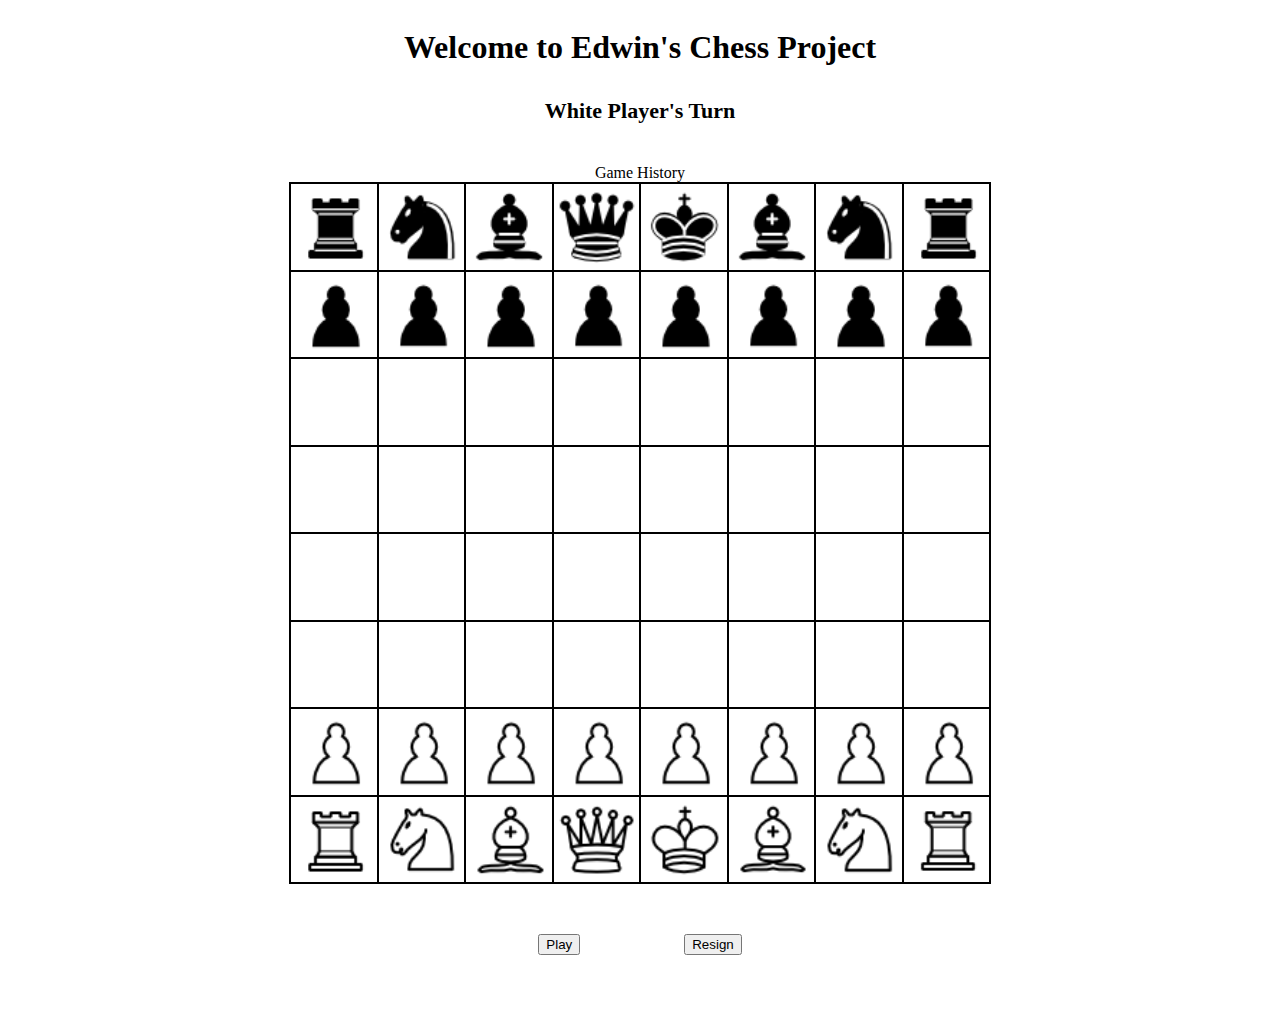
==== index.html @ 050a79b5 "updated all innertext to dataset values" ====
<!DOCTYPE html>
<html lang="en">
<head>
    <meta charset="UTF-8">
    <meta http-equiv="X-UA-Compatible" content="IE=edge">
    <meta name="viewport" content="width=device-width, initial-scale=1.0">
    <title>Edwin's Chess</title>
    <link rel="stylesheet" href="css/main.css">
    <script defer src="js/testing.js"></script>
</head>
<body>
    <nav>
        <h1>Welcome to Edwin's Chess Project</h1>
    </nav>
    <h2>White Player's Turn</h2>
    <div>Game History</div>
    <div id="board"></div>
    <button>Play</button>
    <button>Resign</button>

</body>
</html>
---- css/main.css ----
body{
    /* display: grid;
    grid-template-columns: repeat(5,1fr);
    grid-template-rows: repeat(3, auto); */
    /* background-color: #1F1B24; */
    text-align: center;
}

nav{
    display: flex;
    flex-direction: row;
    justify-content: center;
    height: 50px;
    grid-column: 1/6;
}

h1{
    /* color: white; */
}
h2{
    /* color: white; */
    font-size: 22px;
    margin: 40px;
}

#board{
    display:grid;
    margin: auto;
    width: 700px;
    height: 700px;
    grid-template-columns: repeat(8,1fr);
    grid-template-rows: repeat(8,1fr);
    border: 1px solid black;
}

.cell{
    display: flex;
    justify-content: center;
    align-content: center;
    flex-direction: column;
    border:1px solid black;
    padding: auto;
    background-repeat: no-repeat;
    background-size: cover;
}

.cell:hover{
    background-color: rgb(247, 245, 101);
}

button{
    margin: 50px;
}
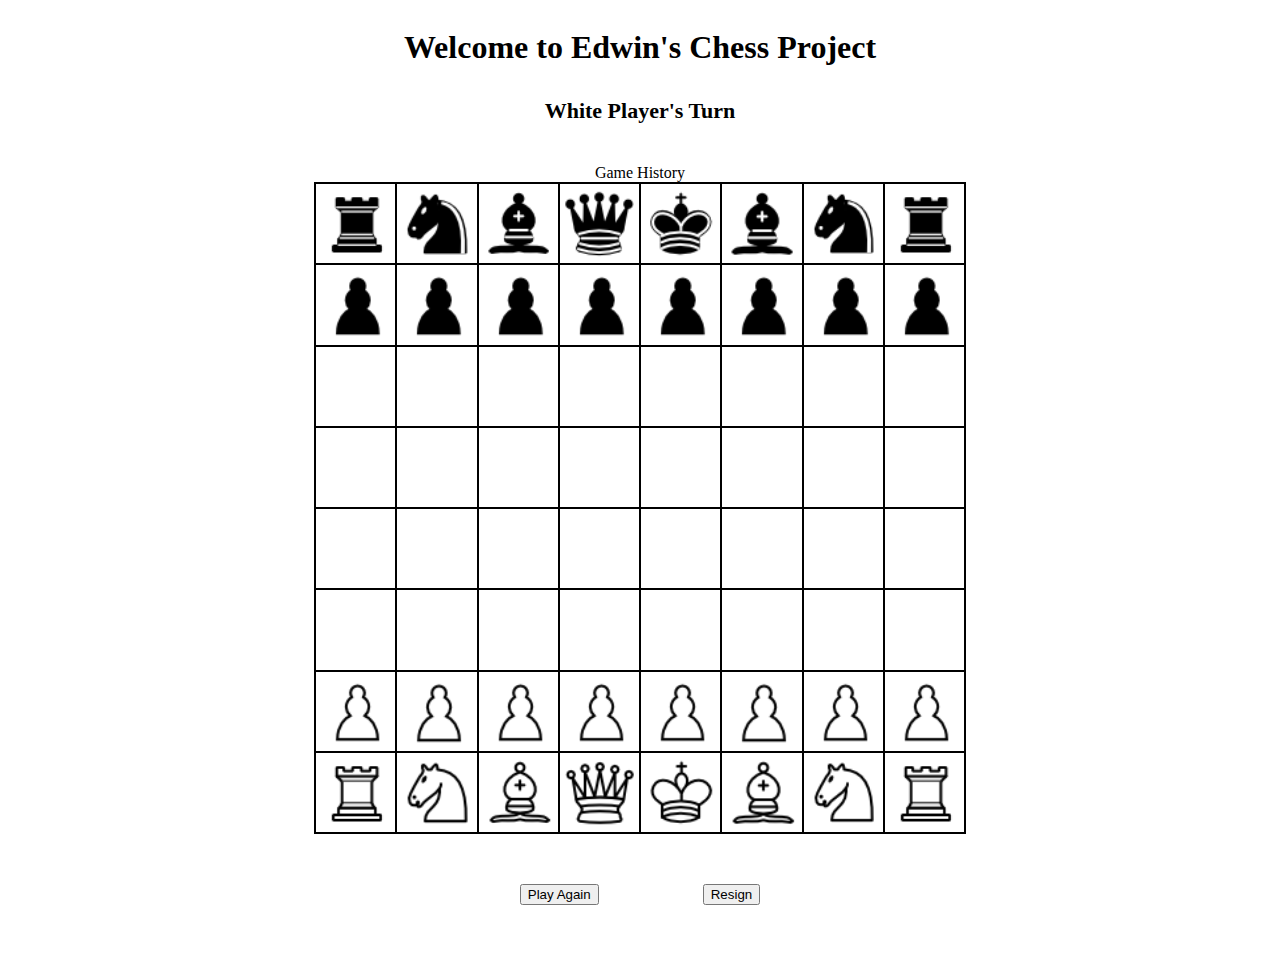
==== commit 3ce659f2: "Added pawn promote function and addressed some positional check bugs" ====
--- a/index.html
+++ b/index.html
@@ -6,7 +6,7 @@
     <meta name="viewport" content="width=device-width, initial-scale=1.0">
     <title>Edwin's Chess</title>
     <link rel="stylesheet" href="css/main.css">
-    <script defer src="js/testing.js"></script>
+    <script defer src="js/main.js"></script>
 </head>
 <body>
     <nav>
@@ -15,8 +15,8 @@
     <h2>White Player's Turn</h2>
     <div>Game History</div>
     <div id="board"></div>
-    <button>Play</button>
-    <button>Resign</button>
+    <button id="play-again">Play Again</button>
+    <button id="resign">Resign</button>
 
 </body>
 </html>--- a/css/main.css
+++ b/css/main.css
@@ -26,8 +26,8 @@
 #board{
     display:grid;
     margin: auto;
-    width: 700px;
-    height: 700px;
+    width: 650px;
+    height: 650px;
     grid-template-columns: repeat(8,1fr);
     grid-template-rows: repeat(8,1fr);
     border: 1px solid black;
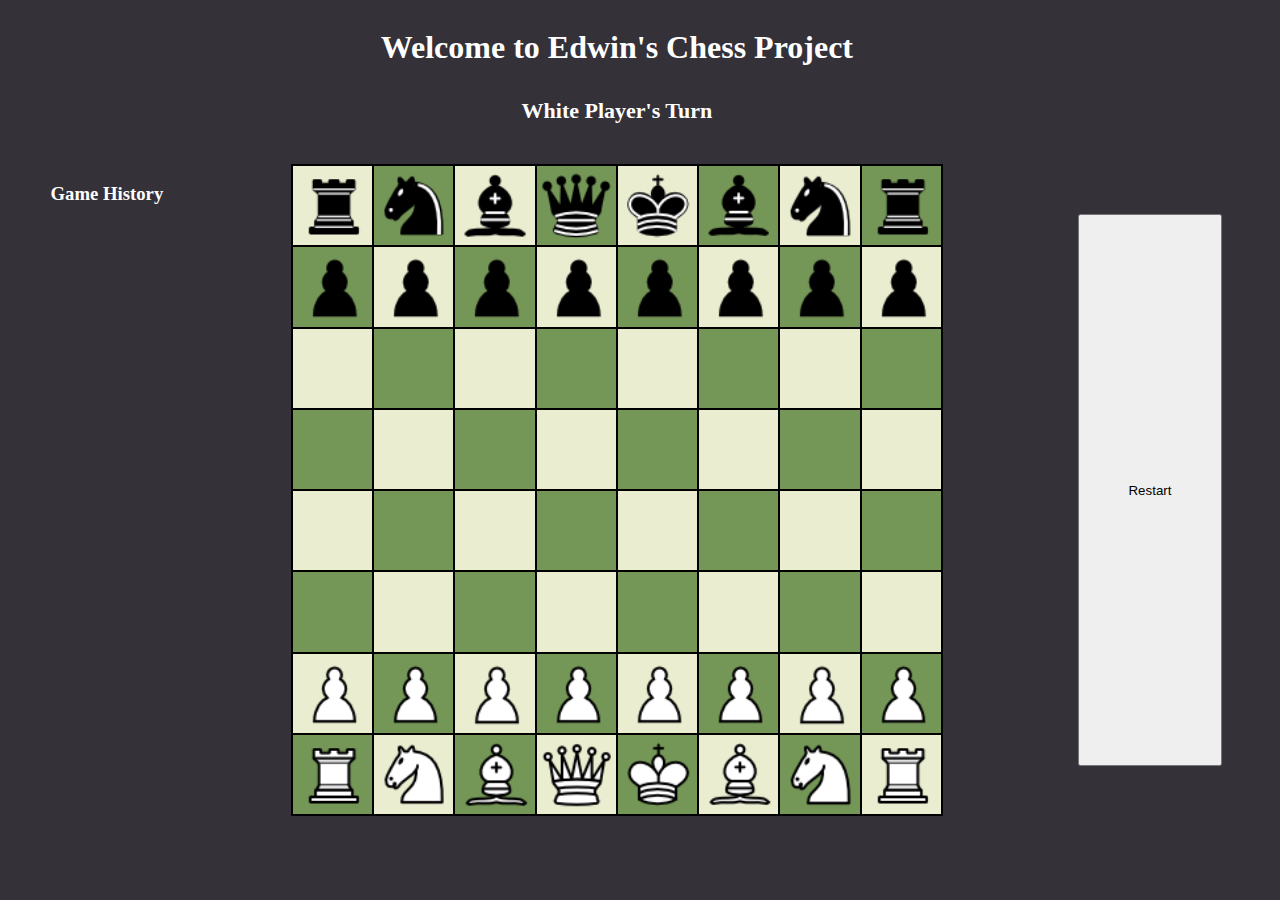
==== commit 15f77245: "Added CSS layout updates and win condition" ====
--- a/index.html
+++ b/index.html
@@ -13,10 +13,14 @@
         <h1>Welcome to Edwin's Chess Project</h1>
     </nav>
     <h2>White Player's Turn</h2>
-    <div>Game History</div>
+    <div id="game-history">
+        <h3>Game History</h3>
+        <div id="White Moves"></div>
+        <div></div>
+    </div>
     <div id="board"></div>
-    <button id="play-again">Play Again</button>
-    <button id="resign">Resign</button>
+    <button id="restart">Restart</button>
+    <!-- <button id="resign">Resign</button> -->
 
 </body>
 </html>--- a/css/main.css
+++ b/css/main.css
@@ -1,8 +1,8 @@
 body{
-    /* display: grid;
-    grid-template-columns: repeat(5,1fr);
-    grid-template-rows: repeat(3, auto); */
-    /* background-color: #1F1B24; */
+    display: grid;
+    grid-template-columns: repeat(4,auto);
+    grid-template-rows: repeat(7, auto); 
+    background-color: #343138;
     text-align: center;
 }
 
@@ -11,16 +11,25 @@
     flex-direction: row;
     justify-content: center;
     height: 50px;
-    grid-column: 1/6;
+    grid-column: 2/4;
+}
+
+#game-history{
+    grid-column-start: 1;
+    grid-column-end: 2;
+    /* padding-left: 40px; */
+    color: white;
 }
 
 h1{
-    /* color: white; */
+    color: white;
 }
 h2{
-    /* color: white; */
+    color: white;
     font-size: 22px;
     margin: 40px;
+    grid-column-start: 2;
+    grid-column-end: 4;
 }
 
 #board{
@@ -28,6 +37,9 @@
     margin: auto;
     width: 650px;
     height: 650px;
+    grid-row-start: 3;
+    grid-column-start: 2;
+    grid-column-end: 4;
     grid-template-columns: repeat(8,1fr);
     grid-template-rows: repeat(8,1fr);
     border: 1px solid black;
@@ -44,10 +56,7 @@
     background-size: cover;
 }
 
-.cell:hover{
-    background-color: rgb(247, 245, 101);
-}
-
 button{
     margin: 50px;
+    grid-column-start: 4;
 }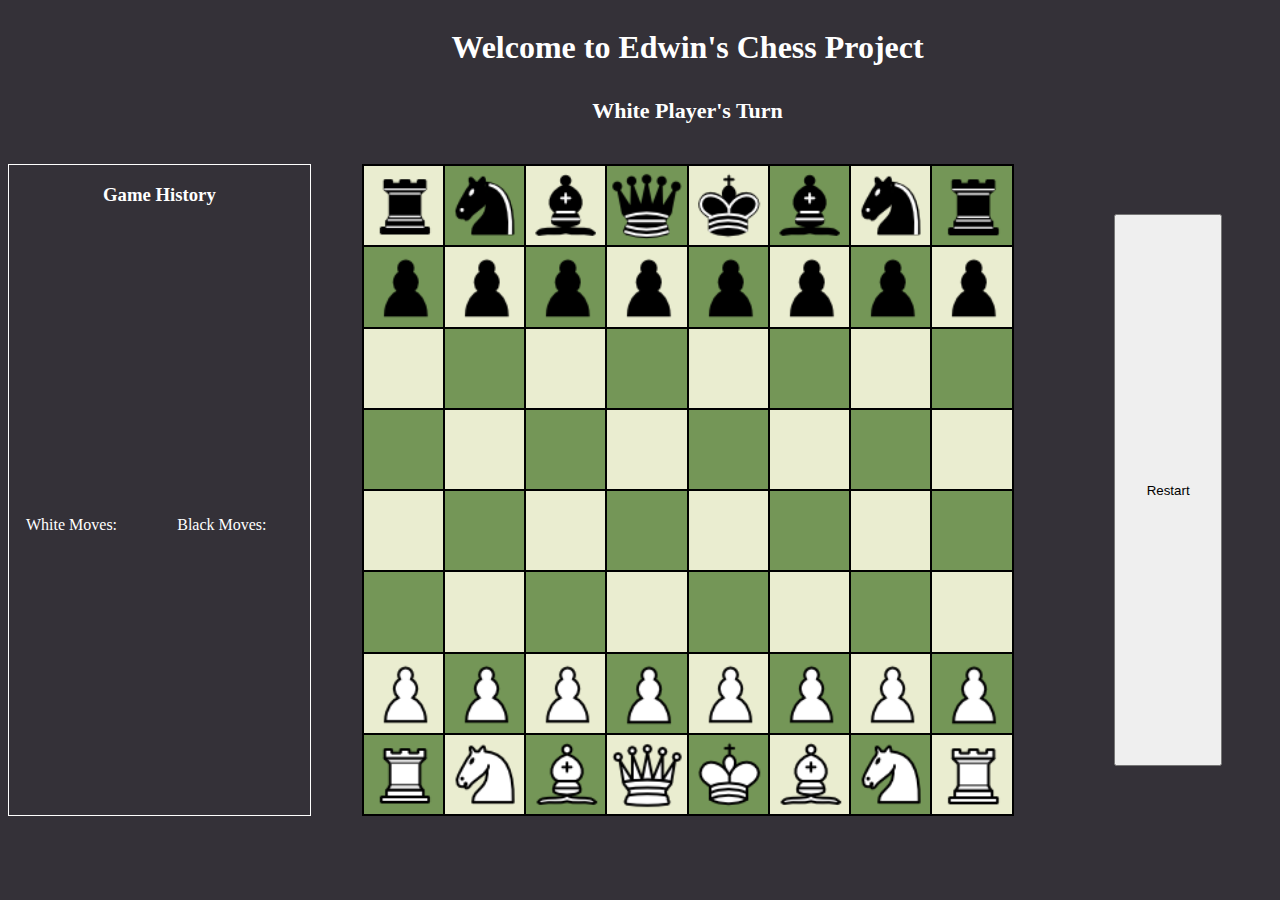
==== commit 8e813509: "Created markdown file" ====
--- a/index.html
+++ b/index.html
@@ -15,8 +15,8 @@
     <h2>White Player's Turn</h2>
     <div id="game-history">
         <h3>Game History</h3>
-        <div id="White Moves"></div>
-        <div></div>
+        <div id="white-moves">White Moves:</div>
+        <div id="black-moves">Black Moves:</div>
     </div>
     <div id="board"></div>
     <button id="restart">Restart</button>
--- a/css/main.css
+++ b/css/main.css
@@ -15,10 +15,35 @@
 }
 
 #game-history{
-    grid-column-start: 1;
-    grid-column-end: 2;
-    /* padding-left: 40px; */
+    display: grid;
+    grid-template-columns: 1fr 1fr;
+    grid-template-rows: 70px auto;
+    grid-column: 1/2;
     color: white;
+    border: 1px solid white;
+    text-align: center;
+}
+
+#game-history > h3{
+    grid-column: 1/3;
+    
+}
+
+#white-moves{
+    width: 125px;
+    overflow-wrap: break-word;
+    overflow: hidden;
+    hyphens: auto;
+    text-align: center;
+    align-content: center;
+}
+#black-moves{
+    width: 125px;
+    overflow-wrap: break-word;
+    overflow: hidden;
+    hyphens: auto;
+    text-align: center;
+    align-content: center;
 }
 
 h1{
@@ -58,5 +83,6 @@
 
 button{
     margin: 50px;
+    padding: 5px 5px;
     grid-column-start: 4;
 }